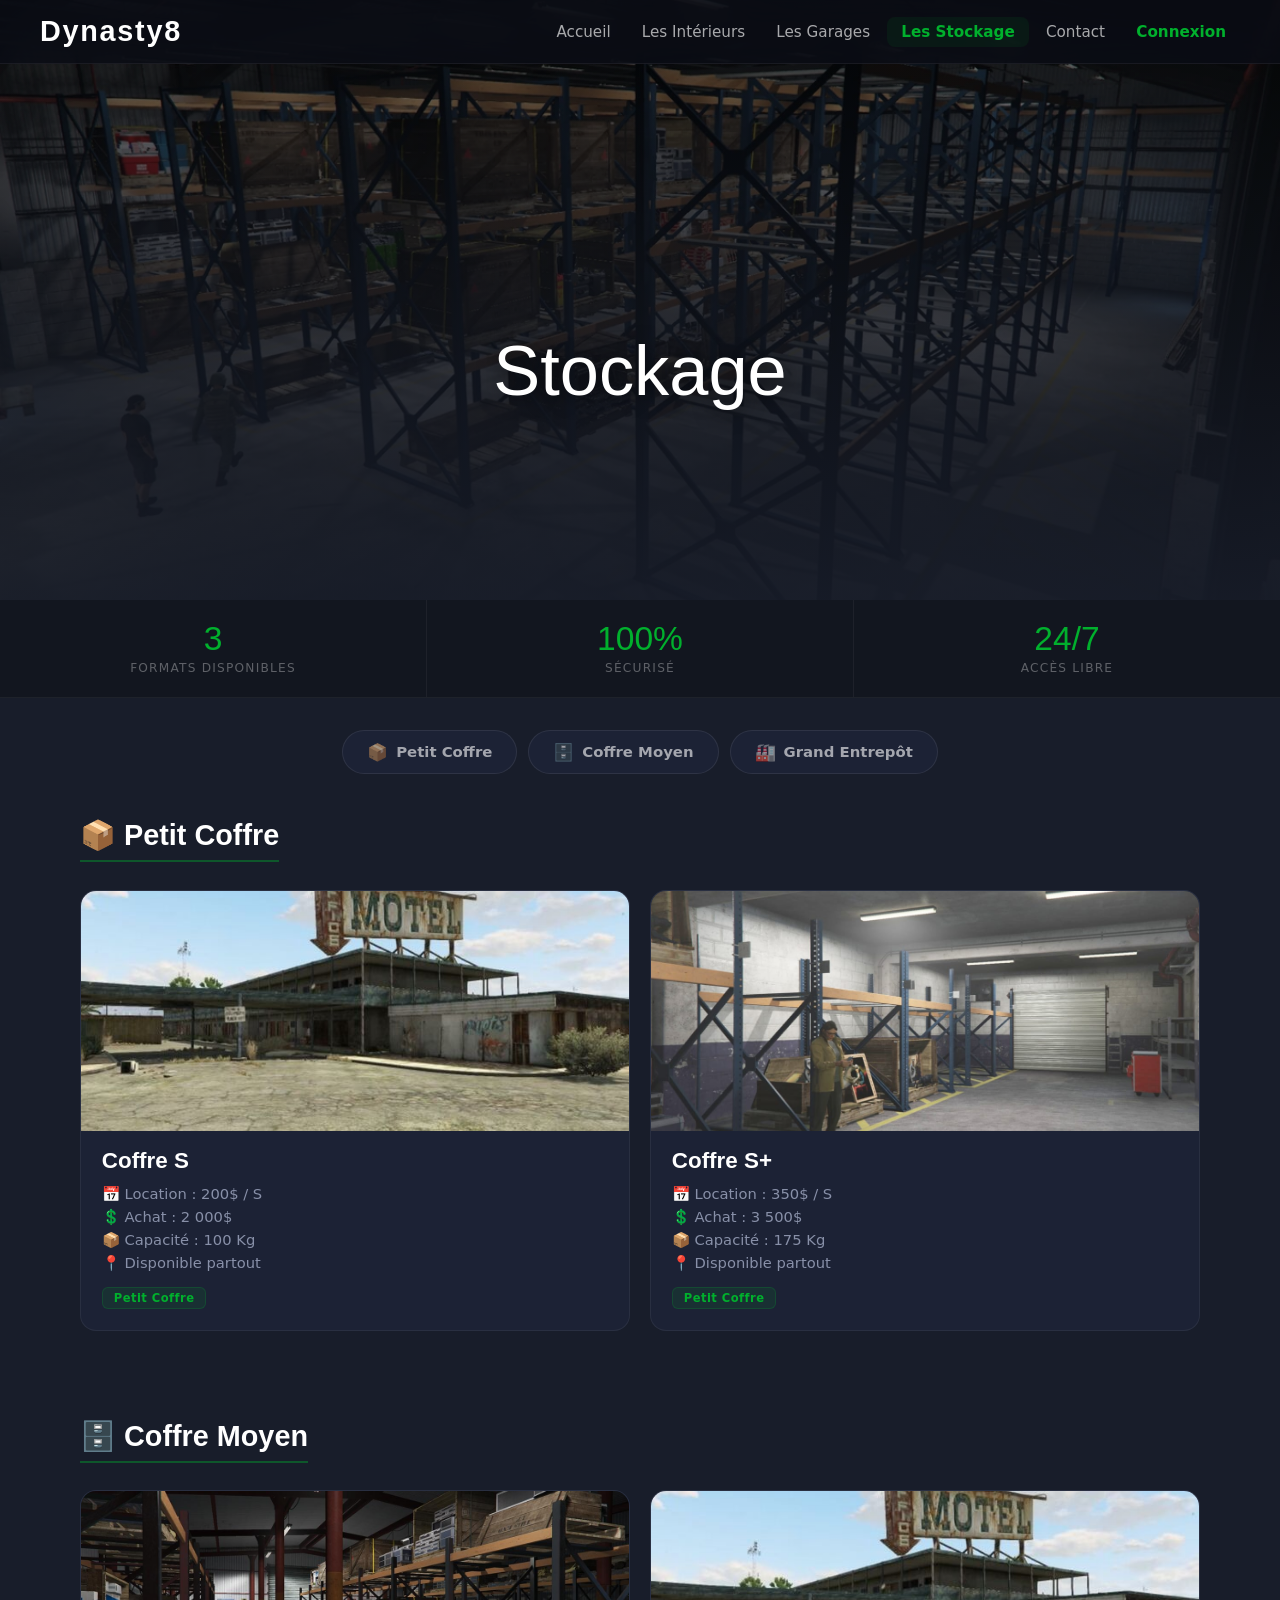
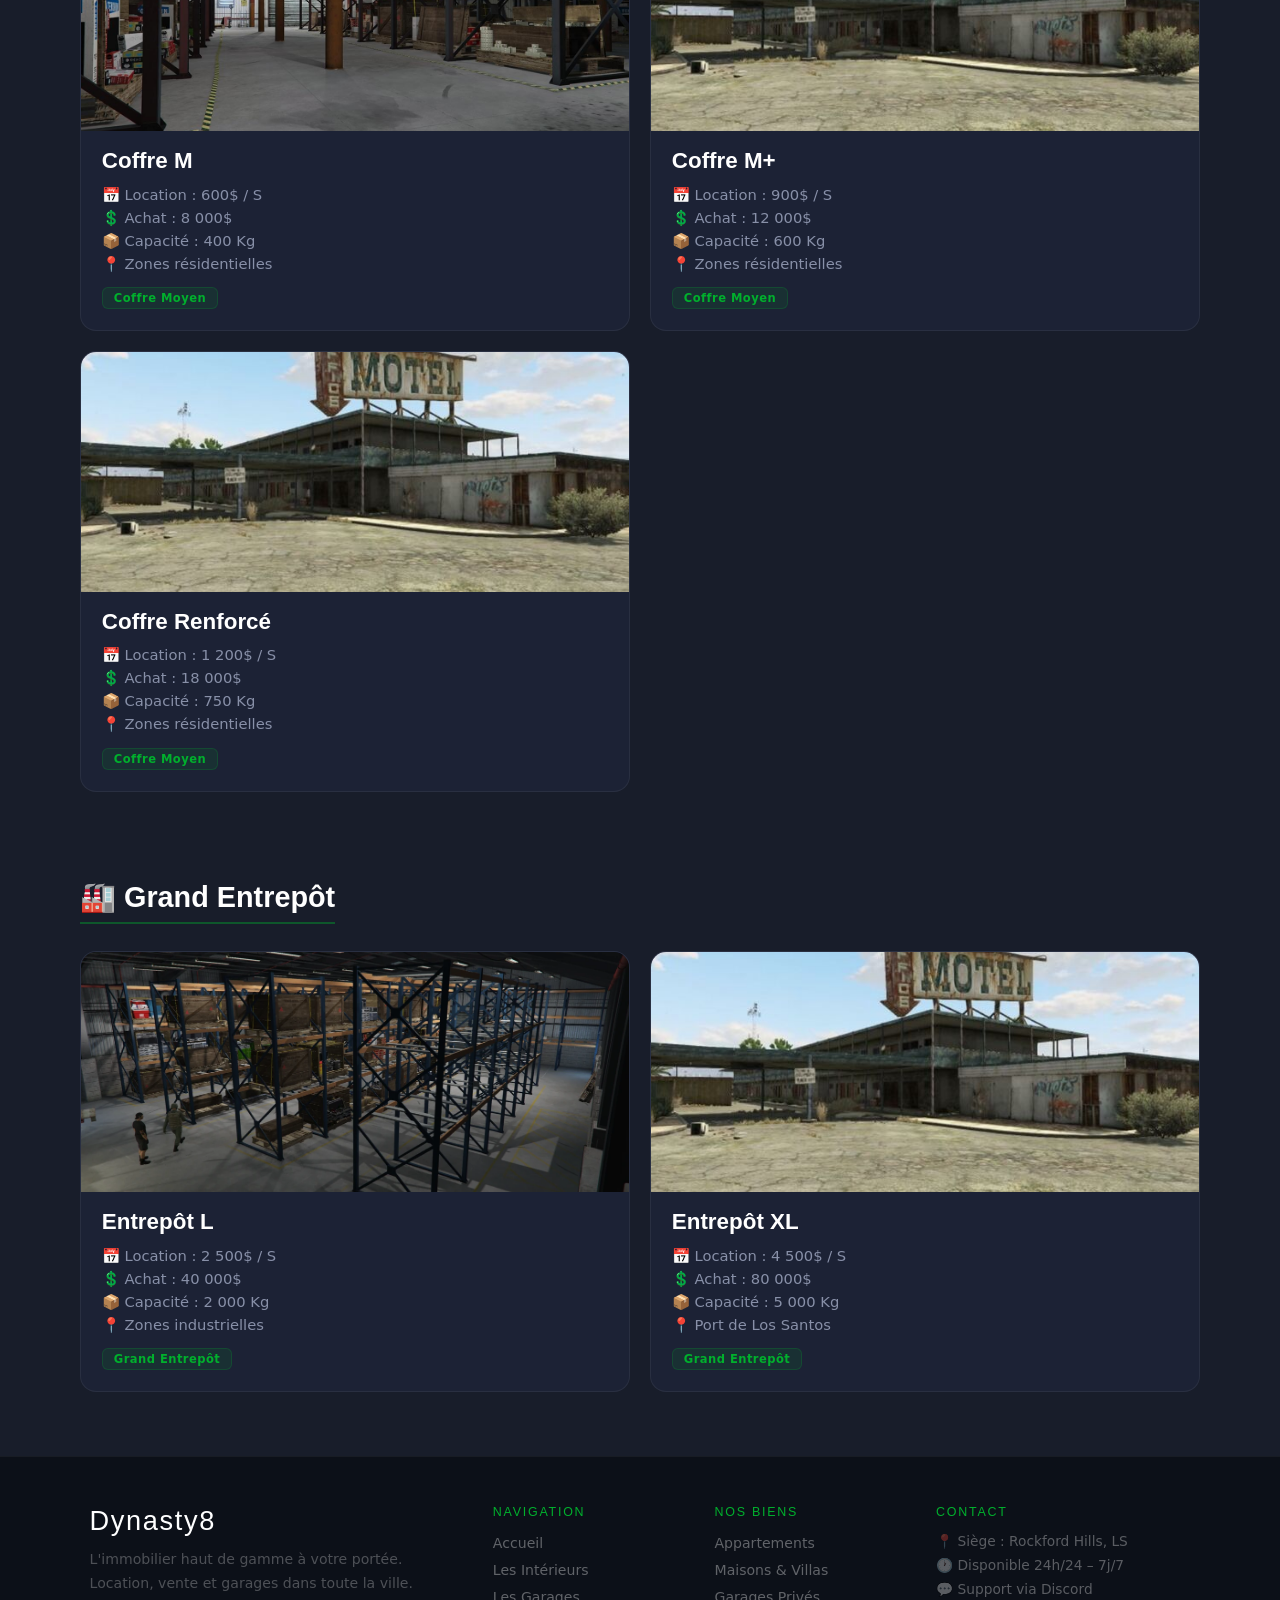
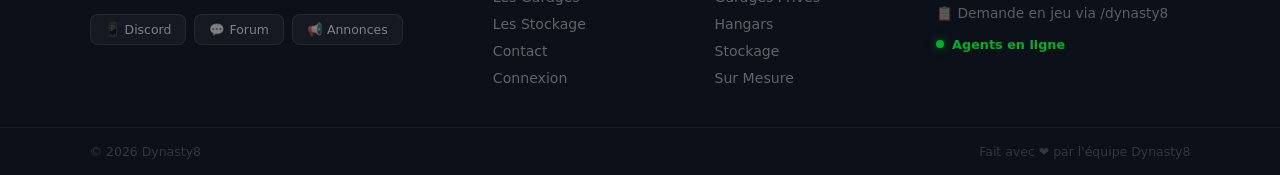
==== stockage.html @ 70f10d93 "Add files via upload" ====
<!DOCTYPE html>
<html lang="fr">
<head>
<meta charset="UTF-8">
<link rel="icon" type="image/png" href="img/dynasty8.png">
<meta name="viewport" content="width=device-width, initial-scale=1.0">
<title>Stockage – Dynasty8</title>
<link href="style.css" rel="stylesheet">
</head>
<body>

    <div class="navbar">
        <a href="index.html" class="logo">Dynasty8</a>
        <nav>
            <a href="index.html">Accueil</a>
            <a href="inside.html">Les Intérieurs</a>
            <a href="garage.html">Les Garages</a>
            <a href="stockage.html" class="nav-active">Les Stockage</a>
            <a href="contact.html">Contact</a>
            <a href="login.html" style="color:rgb(1,176,45);font-weight:700;">Connexion</a>
        </nav>
    </div>

    <div class="header">
        <img src="img/Warehouse.webp" alt="background">
        <p class="title3">Stockage</p>
    </div>

    <div class="stats-bar">
        <div class="stat-item">
            <span class="stat-number">3</span>
            <span class="stat-label">Formats disponibles</span>
        </div>
        <div class="stat-item">
            <span class="stat-number">100%</span>
            <span class="stat-label">Sécurisé</span>
        </div>
        <div class="stat-item">
            <span class="stat-number">24/7</span>
            <span class="stat-label">Accès libre</span>
        </div>
    </div>

    <!-- Boutons catégories -->
    <div class="category-nav">
        <a href="#petit" class="cat-btn" data-target="petit">
            <span class="cat-icon">📦</span> Petit Coffre
        </a>
        <a href="#moyen" class="cat-btn" data-target="moyen">
            <span class="cat-icon">🗄️</span> Coffre Moyen
        </a>
        <a href="#grand" class="cat-btn" data-target="grand">
            <span class="cat-icon">🏭</span> Grand Entrepôt
        </a>
    </div>

    <!-- Petit Coffre -->
    <span id="petit" class="section-anchor"></span>
    <div class="section-title-bar" style="margin-top:1.5rem;">
        <h2 class="section-heading">📦 Petit Coffre</h2>
    </div>
    <div class="cards-grid">

        <div class="property-card">
            <img src="img/motel.jpg" alt="Stockage">
            <div class="card-body">
                <p class="card-title">Coffre S</p>
                <div class="card-info">
                    <div class="info-row">📅 Location : 200$ / S</div>
                    <div class="info-row">💲 Achat : 2 000$</div>
                    <div class="info-row">📦 Capacité : 100 Kg</div>
                    <div class="info-row">📍 Disponible partout</div>
                </div>
                <span class="tag">Petit Coffre</span>
            </div>
        </div>

        <div class="property-card">
            <img src="img/WarehouseSmall.jpg" alt="Stockage">
            <div class="card-body">
                <p class="card-title">Coffre S+</p>
                <div class="card-info">
                    <div class="info-row">📅 Location : 350$ / S</div>
                    <div class="info-row">💲 Achat : 3 500$</div>
                    <div class="info-row">📦 Capacité : 175 Kg</div>
                    <div class="info-row">📍 Disponible partout</div>
                </div>
                <span class="tag">Petit Coffre</span>
            </div>
        </div>

    </div>

    <!-- Coffre Moyen -->
    <span id="moyen" class="section-anchor"></span>
    <div class="section-title-bar" style="margin-top:2rem;">
        <h2 class="section-heading">🗄️ Coffre Moyen</h2>
    </div>
    <div class="cards-grid">

        <div class="property-card">
            <img src="img/WarehouseMedium.jpg" alt="Stockage">
            <div class="card-body">
                <p class="card-title">Coffre M</p>
                <div class="card-info">
                    <div class="info-row">📅 Location : 600$ / S</div>
                    <div class="info-row">💲 Achat : 8 000$</div>
                    <div class="info-row">📦 Capacité : 400 Kg</div>
                    <div class="info-row">📍 Zones résidentielles</div>
                </div>
                <span class="tag">Coffre Moyen</span>
            </div>
        </div>

        <div class="property-card">
            <img src="img/motel.jpg" alt="Stockage">
            <div class="card-body">
                <p class="card-title">Coffre M+</p>
                <div class="card-info">
                    <div class="info-row">📅 Location : 900$ / S</div>
                    <div class="info-row">💲 Achat : 12 000$</div>
                    <div class="info-row">📦 Capacité : 600 Kg</div>
                    <div class="info-row">📍 Zones résidentielles</div>
                </div>
                <span class="tag">Coffre Moyen</span>
            </div>
        </div>

        <div class="property-card">
            <img src="img/motel.jpg" alt="Stockage">
            <div class="card-body">
                <p class="card-title">Coffre Renforcé</p>
                <div class="card-info">
                    <div class="info-row">📅 Location : 1 200$ / S</div>
                    <div class="info-row">💲 Achat : 18 000$</div>
                    <div class="info-row">📦 Capacité : 750 Kg</div>
                    <div class="info-row">📍 Zones résidentielles</div>
                </div>
                <span class="tag">Coffre Moyen</span>
            </div>
        </div>

    </div>

    <!-- Grand Entrepôt -->
    <span id="grand" class="section-anchor"></span>
    <div class="section-title-bar" style="margin-top:2rem;">
        <h2 class="section-heading">🏭 Grand Entrepôt</h2>
    </div>
    <div class="cards-grid" style="padding-bottom:4rem;">

        <div class="property-card">
            <img src="img/Warehouse.webp" alt="Entrepôt">
            <div class="card-body">
                <p class="card-title">Entrepôt L</p>
                <div class="card-info">
                    <div class="info-row">📅 Location : 2 500$ / S</div>
                    <div class="info-row">💲 Achat : 40 000$</div>
                    <div class="info-row">📦 Capacité : 2 000 Kg</div>
                    <div class="info-row">📍 Zones industrielles</div>
                </div>
                <span class="tag">Grand Entrepôt</span>
            </div>
        </div>

        <div class="property-card">
            <img src="img/motel.jpg" alt="Entrepôt">
            <div class="card-body">
                <p class="card-title">Entrepôt XL</p>
                <div class="card-info">
                    <div class="info-row">📅 Location : 4 500$ / S</div>
                    <div class="info-row">💲 Achat : 80 000$</div>
                    <div class="info-row">📦 Capacité : 5 000 Kg</div>
                    <div class="info-row">📍 Port de Los Santos</div>
                </div>
                <span class="tag">Grand Entrepôt</span>
            </div>
        </div>

    </div>

    <!-- ══ FOOTER ══ -->
    <footer class="footer">
        <div class="footer-top">

            <!-- Logo + description -->
            <div class="footer-brand">
                <span class="footer-logo">Dynasty8</span>
                <p class="footer-tagline">L'immobilier haut de gamme à votre portée. Location, vente et garages dans toute la ville.</p>
                <div class="footer-socials">
                    <a href="https://discord.gg/4xg9uyD8fG" class="social-btn" target="_blank">📱 Discord</a>
                    <a href="#" class="social-btn">💬 Forum</a>
                    <a href="#" class="social-btn">📢 Annonces</a>
                </div>
            </div>

            <!-- Navigation -->
            <div class="footer-col">
                <p class="footer-col-title">Navigation</p>
                <ul class="footer-links">
                    <li><a href="index.html">Accueil</a></li>
                    <li><a href="inside.html">Les Intérieurs</a></li>
                    <li><a href="garage.html">Les Garages</a></li>
                    <li><a href="stockage.html">Les Stockage</a></li>
                    <li><a href="contact.html">Contact</a></li>
                    <li><a href="login.html">Connexion</a></li>
                </ul>
            </div>

            <!-- Catégories -->
            <div class="footer-col">
                <p class="footer-col-title">Nos Biens</p>
                <ul class="footer-links">
                    <li><a href="housseChoice.html">Appartements</a></li>
                    <li><a href="housseChoice.html">Maisons & Villas</a></li>
                    <li><a href="garageCar.html">Garages Privés</a></li>
                    <li><a href="garageCar2.html">Hangars</a></li>
                    <li><a href="stockage.html">Stockage</a></li>
                    <li><a href="custom.html">Sur Mesure</a></li>
                </ul>
            </div>

            <!-- Contact -->
            <div class="footer-col">
                <p class="footer-col-title">Contact</p>
                <ul class="footer-links no-link">
                    <li>📍 Siège : Rockford Hills, LS</li>
                    <li>🕐 Disponible 24h/24 – 7j/7</li>
                    <li>💬 Support via Discord</li>
                    <li>📋 Demande en jeu via /dynasty8</li>
                </ul>
                <div class="footer-status">
                    <span class="status-dot"></span>
                    <span class="status-text">Agents en ligne</span>
                </div>
            </div>

        </div>

        <!-- Bottom bar -->
        <div class="footer-bottom">
            <span class="footer-copy">© 2026 Dynasty8</span>
            <span class="footer-copy-right">Fait avec ❤️ par l'équipe Dynasty8</span>
        </div>
    </footer>

    <script>
        const btns = document.querySelectorAll('.cat-btn');
        const sections = ['petit','moyen','grand'];
        btns.forEach(b => b.addEventListener('click', function(){ btns.forEach(x=>x.classList.remove('active')); this.classList.add('active'); }));
        window.addEventListener('scroll', () => {
            let cur = '';
            sections.forEach(id => { const el=document.getElementById(id); if(el && window.scrollY>=el.offsetTop-120) cur=id; });
            btns.forEach(b => { b.classList.remove('active'); if(b.dataset.target===cur) b.classList.add('active'); });
        });
    </script>

</body>
</html>
---- style.css ----
/* ══════════════════════════════════════════
   DYNASTY8 — Global Stylesheet
   ══════════════════════════════════════════ */

*, *::before, *::after { box-sizing: border-box; }

body {
    margin: 0;
    background-color: #181d2a;
    font-family: 'Segoe UI', system-ui, sans-serif;
    color: #d0d6e8;
}

::-webkit-scrollbar { width: 6px; }
::-webkit-scrollbar-track { background: #13171f; }
::-webkit-scrollbar-thumb { background: rgba(1,176,45,0.4); border-radius: 99px; }
::-webkit-scrollbar-thumb:hover { background: rgb(1,176,45); }


/* ══ NAVBAR ══ */
.navbar {
    position: fixed;
    top: 0; left: 0;
    width: 100%;
    z-index: 1000;
    background: rgba(10,13,22,0.8);
    backdrop-filter: blur(16px);
    -webkit-backdrop-filter: blur(16px);
    display: flex;
    align-items: center;
    justify-content: space-between;
    padding: 0 2.5rem;
    height: 64px;
    border-bottom: 1px solid rgba(255,255,255,0.06);
}

.navbar .logo {
    color: #fff;
    font-size: 1.8rem;
    font-weight: 700;
    font-family: bloc, sans-serif;
    letter-spacing: 0.06em;
    text-decoration: none;
    transition: color 0.2s;
}
.navbar .logo:hover { color: rgb(1,176,45); }

.navbar nav { display: flex; align-items: center; gap: 0.2rem; }

.navbar nav a {
    color: rgba(255,255,255,0.65);
    text-decoration: none;
    padding: 6px 14px;
    border-radius: 8px;
    font-size: 0.95rem;
    font-weight: 500;
    transition: color 0.2s, background 0.2s;
}
.navbar nav a:hover { color: #fff; background: rgba(255,255,255,0.07); }
.navbar nav a.nav-active { color: rgb(1,176,45); font-weight: 700; background: rgba(1,176,45,0.08); }


/* ══ HEADER HERO ══ */
.header {
    position: relative;
    width: 100%;
    height: 600px;
    overflow: hidden;
}
.header img {
    width: 100%; height: 100%;
    object-fit: cover;
    filter: brightness(0.5);
}
.header::after {
    content: '';
    position: absolute; inset: 0;
    background: linear-gradient(to bottom, rgba(0,0,0,0.05) 0%, rgba(24,29,42,0.9) 100%);
    pointer-events: none;
}

.title1 {
    position: absolute; top: 42%; left: 50%;
    transform: translate(-50%, -50%);
    color: rgba(255,255,255,0.92);
    font-size: clamp(22px,5vw,68px);
    font-family: bloc, sans-serif;
    z-index: 1; white-space: nowrap;
    text-shadow: 0 2px 20px rgba(0,0,0,0.6);
}
.title2 {
    position: absolute; top: 56%; left: 50%;
    transform: translate(-50%,-50%);
    color: rgb(1,176,45);
    font-size: clamp(22px,5vw,68px);
    font-family: bloc, sans-serif;
    z-index: 1; white-space: nowrap;
    text-shadow: 0 2px 30px rgba(1,176,45,0.5);
}
.title3 {
    position: absolute; top: 50%; left: 50%;
    transform: translate(-50%,-50%);
    color: #fff;
    font-size: clamp(22px,5.5vw,88px);
    font-family: bloc, sans-serif;
    z-index: 1; white-space: nowrap;
    text-shadow: 0 2px 20px rgba(0,0,0,0.6);
}


/* ══ STATS BAR ══ */
.stats-bar {
    display: flex;
    justify-content: center;
    background: #12161f;
    border-bottom: 1px solid rgba(255,255,255,0.05);
    flex-wrap: wrap;
}
.stat-item {
    display: flex; flex-direction: column; align-items: center;
    padding: 22px 44px;
    border-right: 1px solid rgba(255,255,255,0.05);
    flex: 1; min-width: 130px;
}
.stat-item:last-child { border-right: none; }
.stat-number { font-family: bloc, sans-serif; font-size: 2.1rem; color: rgb(1,176,45); line-height: 1; margin-bottom: 5px; }
.stat-label { font-size: 0.76rem; color: rgba(255,255,255,0.32); text-transform: uppercase; letter-spacing: 0.1em; text-align: center; }


/* ══ OFFER GRID ══ */
.offer-grid {
    display: grid;
    grid-template-columns: repeat(auto-fit, minmax(220px, 1fr));
    gap: 18px;
    padding: 2.5rem clamp(1rem,7vw,5rem);
}
.offer-tile {
    background: #1c2235;
    border-radius: 18px;
    padding: 28px 24px;
    display: flex; flex-direction: column; gap: 12px;
    border: 1px solid rgba(255,255,255,0.06);
    transition: transform 0.28s, box-shadow 0.28s, border-color 0.28s;
    cursor: pointer;
}
.offer-tile:hover {
    transform: translateY(-7px);
    box-shadow: 0 16px 40px rgba(0,0,0,0.45);
    border-color: rgba(1,176,45,0.18);
}
.offer-icon { font-size: 2.1rem; }
.offer-heading { font-size: 1.35rem; font-weight: 700; color: #fff; margin: 0; }
.offer-description { font-size: 0.93rem; color: #6e7590; margin: 0; line-height: 1.6; }
.offer-features { display: flex; flex-direction: column; gap: 8px; }
.offer-feature { display: flex; align-items: center; gap: 9px; font-size: 0.88rem; color: rgba(255,255,255,0.7); }
.offer-bullet { width: 7px; height: 7px; border-radius: 50%; background: rgb(1,176,45); flex-shrink: 0; }
.offer-btn {
    margin-top: auto; padding: 12px;
    background: rgb(1,176,45); color: #fff;
    border: none; border-radius: 10px;
    font-size: 0.95rem; font-weight: 700;
    cursor: pointer; text-align: center; text-decoration: none; display: block;
    transition: background 0.2s, transform 0.15s;
}
.offer-btn:hover { background: rgb(1,150,38); transform: translateY(-1px); }


/* ══ PROPERTY CARDS ══ */
.cards-grid {
    display: grid;
    grid-template-columns: repeat(auto-fit, minmax(min(100%,440px),1fr));
    gap: 20px;
    padding: 1.5rem clamp(1rem,7vw,5rem) 3rem;
}
.property-card {
    background: #1c2235;
    border-radius: 16px; overflow: hidden;
    border: 1px solid rgba(255,255,255,0.06);
    transition: transform 0.25s, box-shadow 0.25s, border-color 0.25s;
    cursor: pointer;
}
.property-card:hover {
    transform: translateY(-6px) scale(1.01);
    box-shadow: 0 18px 50px rgba(0,0,0,0.5);
    border-color: rgba(1,176,45,0.2);
}
.property-card img { width: 100%; height: 240px; object-fit: cover; display: block; transition: filter 0.3s; }
.property-card:hover img { filter: brightness(1.08); }
.card-body { padding: 1.1rem 1.3rem 1.3rem; }
.card-title { font-size: 1.4rem; font-family: bloc, sans-serif; font-weight: 700; color: #fff; margin: 0 0 0.7rem; }
.card-info { display: flex; flex-direction: column; gap: 5px; margin-bottom: 0.9rem; }
.info-row { display: flex; align-items: center; gap: 8px; font-size: 0.92rem; color: #8890a8; }
.tag {
    display: inline-block;
    background: rgba(1,176,45,0.1); color: rgb(1,176,45);
    font-size: 0.72rem; font-weight: 700; padding: 3px 11px; border-radius: 6px;
    border: 1px solid rgba(1,176,45,0.2); letter-spacing: 0.04em;
}


/* ══ SECTION TITLE ══ */
.section-title-bar { padding: 0.5rem clamp(1rem,7vw,5rem) 0; }
.section-heading {
    color: #fff; font-family: bloc, sans-serif;
    font-size: clamp(1.25rem,2.5vw,1.8rem);
    margin: 0 0 0.2rem; padding-bottom: 0.5rem;
    border-bottom: 2px solid rgba(1,176,45,0.4);
    display: inline-block;
}


/* ══ CATEGORY NAV ══ */
.category-nav {
    display: flex; gap: 11px; justify-content: center; flex-wrap: wrap;
    padding: 2rem 1rem 0.8rem;
}
.cat-btn {
    display: flex; align-items: center; gap: 8px;
    padding: 11px 24px;
    background: #1c2235; color: rgba(255,255,255,0.6);
    border: 1px solid rgba(255,255,255,0.08); border-radius: 50px;
    font-size: 0.93rem; font-weight: 600; cursor: pointer; text-decoration: none;
    transition: all 0.2s;
}
.cat-btn:hover { background: #232b42; color: #fff; border-color: rgba(255,255,255,0.18); transform: translateY(-2px); }
.cat-btn.active { background: rgb(1,176,45); color: #fff; border-color: rgb(1,176,45); box-shadow: 0 4px 16px rgba(1,176,45,0.3); }
.cat-icon { font-size: 1.05rem; }
.section-anchor { display: block; height: 80px; margin-top: -80px; visibility: hidden; pointer-events: none; }


/* ══ FORM ══ */
.garage-form-section { padding: 2.5rem clamp(1rem,7vw,5rem) 0; }
.garage-form-card { background: #1c2235; border-radius: 18px; border: 1px solid rgba(255,255,255,0.07); overflow: hidden; }
.form-header { background: linear-gradient(135deg,#1a2540,#1e2d20); border-bottom: 1px solid rgba(255,255,255,0.07); padding: 20px 28px; display: flex; align-items: center; gap: 13px; flex-wrap: wrap; }
.form-icon { font-size: 1.8rem; }
.form-title { font-family: bloc, sans-serif; font-size: 1.4rem; color: #fff; margin: 0; }
.form-subtitle { color: rgba(255,255,255,0.38); font-size: 0.88rem; margin: 0; width: 100%; margin-top: -5px; }
.garage-form { padding: 24px 28px 28px; display: flex; flex-direction: column; }
.form-row { display: grid; grid-template-columns: 1fr 1fr; gap: 16px; margin-bottom: 16px; }
@media (max-width: 600px) { .form-row { grid-template-columns: 1fr; } }
.form-group { display: flex; flex-direction: column; gap: 6px; }
.form-label { color: rgba(255,255,255,0.45); font-size: 0.75rem; font-weight: 700; letter-spacing: 0.08em; text-transform: uppercase; }
.form-input { background: rgba(255,255,255,0.04); border: 1px solid rgba(255,255,255,0.08); border-radius: 10px; padding: 10px 14px; color: #fff; font-size: 0.95rem; outline: none; transition: border-color 0.2s, background 0.2s; font-family: inherit; }
.form-input:focus { border-color: rgb(1,176,45); background: rgba(1,176,45,0.04); }
.form-input::placeholder { color: rgba(255,255,255,0.18); }
.form-input option { background: #1c2235; color: #fff; }
.form-textarea { min-height: 90px; resize: vertical; margin-bottom: 16px; }
.form-submit-btn { align-self: flex-start; padding: 11px 26px; background: rgb(1,176,45); color: #fff; border: none; border-radius: 10px; font-size: 0.95rem; font-weight: 700; cursor: pointer; transition: background 0.2s, transform 0.15s; font-family: inherit; }
.form-submit-btn:hover { background: rgb(1,145,37); transform: translateY(-1px); }


/* ══ HOME SECTIONS ══ */
.home-section { padding: 5rem clamp(1rem,7vw,7rem); }
.home-section-title { font-family: bloc, sans-serif; font-size: clamp(1.4rem,2.8vw,2.1rem); color: #fff; margin: 0 0 0.3rem; }
.home-section-sub { color: rgba(255,255,255,0.28); font-size: 0.95rem; margin: 0 0 2rem; }

.services-grid { display: grid; grid-template-columns: repeat(auto-fit, minmax(200px,1fr)); gap: 15px; }
.service-card { background: #1c2235; border: 1px solid rgba(255,255,255,0.06); border-radius: 16px; padding: 24px 20px; transition: transform 0.2s, box-shadow 0.2s, border-color 0.2s; cursor: default; }
.service-card:hover { transform: translateY(-5px); box-shadow: 0 10px 28px rgba(0,0,0,0.38); border-color: rgba(1,176,45,0.14); }
.service-emoji { font-size: 1.8rem; margin-bottom: 12px; display: block; }
.service-title { font-size: 1.05rem; font-weight: 700; color: #fff; margin: 0 0 6px; }
.service-desc { font-size: 0.85rem; color: rgba(255,255,255,0.37); line-height: 1.6; margin: 0; }

.whyus-grid { display: grid; grid-template-columns: 1fr 1fr; gap: 34px; align-items: center; }
@media (max-width: 700px) { .whyus-grid { grid-template-columns: 1fr; } }
.whyus-text h2 { font-family: bloc, sans-serif; font-size: clamp(1.3rem,2.5vw,1.8rem); color: #fff; margin: 0 0 1rem; }
.whyus-text p { color: rgba(255,255,255,0.37); line-height: 1.8; font-size: 0.95rem; margin: 0 0 1.4rem; }
.whyus-list { display: flex; flex-direction: column; gap: 10px; }
.whyus-item { display: flex; align-items: center; gap: 10px; color: rgba(255,255,255,0.7); font-size: 0.93rem; }
.whyus-dot { width: 8px; height: 8px; border-radius: 50%; background: rgb(1,176,45); flex-shrink: 0; }
.whyus-image-block { background: linear-gradient(135deg,#1a2540,#0d1a10); border-radius: 20px; border: 1px solid rgba(1,176,45,0.1); padding: 32px; display: flex; flex-direction: column; gap: 13px; }
.whyus-badge { display: flex; align-items: center; gap: 12px; background: rgba(255,255,255,0.03); border-radius: 12px; padding: 13px 16px; border: 1px solid rgba(255,255,255,0.05); transition: background 0.2s, border-color 0.2s; }
.whyus-badge:hover { background: rgba(1,176,45,0.05); border-color: rgba(1,176,45,0.12); }
.whyus-badge-icon { font-size: 1.4rem; }
.whyus-badge-text strong { display: block; color: #fff; font-size: 0.9rem; margin-bottom: 2px; }
.whyus-badge-text span { color: rgba(255,255,255,0.28); font-size: 0.78rem; }

.recent-list { display: flex; flex-direction: column; gap: 11px; }
.recent-item { display: flex; align-items: center; gap: 16px; background: #1c2235; border: 1px solid rgba(255,255,255,0.06); border-radius: 14px; padding: 14px 18px; transition: background 0.2s, border-color 0.2s, transform 0.2s; cursor: pointer; }
.recent-item:hover { background: #1f2840; border-color: rgba(1,176,45,0.15); transform: translateX(4px); }
.recent-thumb { width: 48px; height: 48px; border-radius: 10px; background: linear-gradient(135deg,#1a2540,#0d2010); display: flex; align-items: center; justify-content: center; font-size: 1.4rem; flex-shrink: 0; }
.recent-info { flex: 1; }
.recent-name { color: #fff; font-weight: 700; font-size: 0.95rem; margin-bottom: 3px; }
.recent-meta { color: rgba(255,255,255,0.28); font-size: 0.78rem; }
.recent-price { color: rgb(1,176,45); font-family: bloc, sans-serif; font-size: 0.97rem; white-space: nowrap; }

.cta-banner { margin: 0 clamp(1rem,7vw,7rem) 5rem; background: linear-gradient(135deg,#0d2010,#1a2540); border: 1px solid rgba(1,176,45,0.16); border-radius: 20px; padding: 44px 40px; display: flex; align-items: center; justify-content: space-between; gap: 24px; flex-wrap: wrap; box-shadow: 0 8px 40px rgba(0,0,0,0.28); }
.cta-text h2 { font-family: bloc, sans-serif; font-size: clamp(1.2rem,2.8vw,1.75rem); color: #fff; margin: 0 0 7px; }
.cta-text p { color: rgba(255,255,255,0.32); font-size: 0.93rem; margin: 0; }
.cta-actions { display: flex; gap: 11px; flex-wrap: wrap; }
.cta-btn-primary { padding: 12px 26px; background: rgb(1,176,45); color: #fff; border-radius: 10px; font-size: 0.95rem; font-weight: 700; text-decoration: none; transition: background 0.2s, transform 0.15s; }
.cta-btn-primary:hover { background: rgb(1,145,37); transform: translateY(-1px); }
.cta-btn-secondary { padding: 12px 26px; background: rgba(255,255,255,0.04); color: rgba(255,255,255,0.65); border-radius: 10px; font-size: 0.95rem; font-weight: 600; text-decoration: none; border: 1px solid rgba(255,255,255,0.08); transition: background 0.2s, transform 0.15s; }
.cta-btn-secondary:hover { background: rgba(255,255,255,0.08); transform: translateY(-1px); }

.section-divider { height: 1px; background: rgba(255,255,255,0.05); margin: 0 clamp(1rem,7vw,7rem); }


/* ══ FOOTER ══ */
.footer { background: #0c1018; border-top: 1px solid rgba(255,255,255,0.05); }
.footer-top { display: grid; grid-template-columns: 2fr 1fr 1fr 1.4fr; gap: 40px; padding: 48px clamp(1rem,7vw,7rem) 40px; }
@media (max-width: 900px) { .footer-top { grid-template-columns: 1fr 1fr; } }
@media (max-width: 540px) { .footer-top { grid-template-columns: 1fr; } }
.footer-logo { font-family: bloc, sans-serif; font-size: 1.7rem; color: #fff; letter-spacing: 0.06em; display: block; margin-bottom: 11px; }
.footer-tagline { color: rgba(255,255,255,0.27); font-size: 0.88rem; line-height: 1.7; margin: 0 0 18px; }
.footer-socials { display: flex; gap: 8px; flex-wrap: wrap; }
.social-btn { padding: 7px 14px; background: rgba(255,255,255,0.04); border: 1px solid rgba(255,255,255,0.07); border-radius: 8px; color: rgba(255,255,255,0.45); font-size: 0.78rem; text-decoration: none; transition: background 0.2s, color 0.2s, border-color 0.2s; }
.social-btn:hover { background: rgba(1,176,45,0.1); color: rgb(1,176,45); border-color: rgba(1,176,45,0.22); }
.footer-col-title { font-family: bloc, sans-serif; font-size: 0.78rem; color: rgb(1,176,45); text-transform: uppercase; letter-spacing: 0.14em; margin: 0 0 14px; }
.footer-links { list-style: none; padding: 0; margin: 0; display: flex; flex-direction: column; gap: 8px; }
.footer-links li a { color: rgba(255,255,255,0.35); text-decoration: none; font-size: 0.88rem; transition: color 0.2s; }
.footer-links li a:hover { color: #fff; }
.footer-links.no-link li { color: rgba(255,255,255,0.32); font-size: 0.86rem; }
.footer-status { display: flex; align-items: center; gap: 8px; margin-top: 16px; }
.status-dot { width: 8px; height: 8px; border-radius: 50%; background: rgb(1,176,45); box-shadow: 0 0 8px rgba(1,176,45,0.6); animation: pulse 2s infinite; }
@keyframes pulse { 0%,100% { opacity:1; box-shadow:0 0 8px rgba(1,176,45,0.6); } 50% { opacity:0.45; box-shadow:0 0 3px rgba(1,176,45,0.25); } }
.status-text { color: rgb(1,176,45); font-size: 0.8rem; font-weight: 600; }
.footer-bottom { border-top: 1px solid rgba(255,255,255,0.05); padding: 16px clamp(1rem,7vw,7rem); display: flex; justify-content: space-between; align-items: center; flex-wrap: wrap; gap: 7px; }
.footer-copy, .footer-copy-right { color: rgba(255,255,255,0.16); font-size: 0.78rem; }


/* ══ CONTACT PAGE ══ */
.team-grid {
    display: grid;
    grid-template-columns: repeat(auto-fill, minmax(195px,1fr));
    gap: 20px;
}
.team-card {
    background: #1c2235;
    border: 1px solid rgba(255,255,255,0.07);
    border-radius: 18px; overflow: hidden; text-align: center;
    transition: transform 0.25s, box-shadow 0.25s, border-color 0.25s;
    cursor: default;
}
.team-card:hover { transform: translateY(-7px); box-shadow: 0 18px 42px rgba(0,0,0,0.42); border-color: rgba(1,176,45,0.22); }
.team-card img { width: 100%; height: 200px; object-fit: cover; display: block; transition: filter 0.3s; }
.team-card:hover img { filter: brightness(1.06); }
.team-card-body { padding: 15px 16px 18px; }
.team-name { font-family: bloc, sans-serif; font-size: 1.05rem; color: #fff; margin: 0 0 6px; }
.team-role { display: inline-block; background: rgba(1,176,45,0.1); color: rgb(1,176,45); font-size: 0.7rem; font-weight: 700; letter-spacing: 0.08em; text-transform: uppercase; padding: 3px 10px; border-radius: 5px; border: 1px solid rgba(1,176,45,0.2); margin-bottom: 9px; }
.team-desc { font-size: 0.82rem; color: rgba(255,255,255,0.37); line-height: 1.55; margin: 0; }

.contact-grid { display: grid; grid-template-columns: 1fr 1fr; gap: 18px; }
@media (max-width: 650px) { .contact-grid { grid-template-columns: 1fr; } }
.contact-info-card { background: #1c2235; border: 1px solid rgba(255,255,255,0.07); border-radius: 16px; padding: 24px 22px; display: flex; align-items: flex-start; gap: 15px; transition: border-color 0.2s; }
.contact-info-card:hover { border-color: rgba(1,176,45,0.2); }
.contact-info-icon { font-size: 1.7rem; flex-shrink: 0; margin-top: 2px; }
.contact-info-title { color: #fff; font-weight: 700; font-size: 0.97rem; margin-bottom: 4px; }
.contact-info-detail { color: rgba(255,255,255,0.37); font-size: 0.88rem; line-height: 1.6; }
.contact-info-detail a { color: rgb(1,176,45); text-decoration: none; }
.contact-info-detail a:hover { text-decoration: underline; }

/* login */

.login-wrapper {
    min-height: 100vh;
    display: flex;
    align-items: center;
    justify-content: center;
    position: relative;
    overflow: hidden;
}

.login-bg {
    position: absolute;
    inset: 0;
    width: 100%;
    height: 100%;
    object-fit: cover;
    z-index: 0;
    filter: brightness(0.35);
}

.login-overlay {
    position: absolute;
    inset: 0;
    background: linear-gradient(135deg, rgba(0,0,0,0.6) 0%, rgba(1,50,20,0.3) 100%);
    z-index: 1;
}

.login-card {
    position: relative;
    z-index: 2;
    background: rgba(20, 25, 38, 0.92);
    backdrop-filter: blur(18px);
    -webkit-backdrop-filter: blur(18px);
    border: 1px solid rgba(255,255,255,0.1);
    border-radius: 24px;
    padding: 52px 48px;
    width: 100%;
    max-width: 440px;
    box-shadow: 0 32px 80px rgba(0,0,0,0.6);
    box-sizing: border-box;
    animation: fadeInUp 0.5s ease both;
}

.login-logo {
    font-family: bloc, sans-serif;
    font-size: 2.4rem;
    color: #fff;
    text-align: center;
    margin-bottom: 4px;
    letter-spacing: 0.05em;
}

.login-logo span {
    color: rgb(1, 176, 45);
}

.login-tagline {
    text-align: center;
    color: rgba(255,255,255,0.45);
    font-size: 0.95rem;
    margin-bottom: 36px;
    letter-spacing: 0.02em;
}

.login-field {
    margin-bottom: 20px;
}

.login-label {
    display: block;
    color: rgba(255,255,255,0.6);
    font-size: 0.85rem;
    font-weight: 600;
    letter-spacing: 0.08em;
    text-transform: uppercase;
    margin-bottom: 8px;
}

.login-input {
    width: 100%;
    background: rgba(255,255,255,0.06);
    border: 1px solid rgba(255,255,255,0.12);
    border-radius: 12px;
    padding: 14px 18px;
    color: #fff;
    font-size: 1rem;
    outline: none;
    box-sizing: border-box;
    transition: border-color 0.2s, background 0.2s;
}

.login-input:focus {
    border-color: rgb(1, 176, 45);
    background: rgba(1, 176, 45, 0.06);
}

.login-input.input-error {
    border-color: rgb(220, 60, 60);
    background: rgba(220, 60, 60, 0.06);
    animation: shake 0.35s ease;
}

.login-input::placeholder {
    color: rgba(255,255,255,0.25);
}

.login-options {
    display: flex;
    align-items: center;
    justify-content: space-between;
    margin-bottom: 28px;
    margin-top: 4px;
}

.login-remember {
    display: flex;
    align-items: center;
    gap: 8px;
    color: rgba(255,255,255,0.5);
    font-size: 0.88rem;
    cursor: pointer;
}

.login-remember input[type="checkbox"] {
    accent-color: rgb(1, 176, 45);
    width: 15px;
    height: 15px;
    cursor: pointer;
}

.login-forgot {
    color: rgb(1, 176, 45);
    font-size: 0.88rem;
    text-decoration: none;
    transition: opacity 0.2s;
}

.login-forgot:hover {
    opacity: 0.75;
}

.login-btn {
    width: 100%;
    padding: 15px;
    background: rgb(1, 176, 45);
    color: #fff;
    border: none;
    border-radius: 12px;
    font-size: 1.05rem;
    font-weight: 700;
    cursor: pointer;
    letter-spacing: 0.04em;
    transition: background 0.2s, transform 0.15s;
    font-family: bloc, sans-serif;
}

.login-btn:hover {
    background: rgb(1, 150, 38);
    transform: translateY(-1px);
}

.login-btn:active {
    transform: translateY(0);
}

.login-error {
    display: none;
    text-align: center;
    padding: 12px 16px;
    background: rgba(220, 60, 60, 0.12);
    border: 1px solid rgba(220, 60, 60, 0.3);
    border-radius: 10px;
    color: rgb(255, 100, 100);
    font-size: 0.9rem;
    font-weight: 500;
    margin-top: 14px;
}

.login-success {
    display: none;
    text-align: center;
    padding: 18px;
    background: rgba(1, 176, 45, 0.12);
    border: 1px solid rgba(1, 176, 45, 0.3);
    border-radius: 12px;
    color: rgb(1, 176, 45);
    font-size: 1rem;
    font-weight: 600;
    margin-top: 16px;
}

.login-divider {
    display: flex;
    align-items: center;
    gap: 14px;
    margin: 26px 0;
}

.login-divider::before,
.login-divider::after {
    content: '';
    flex: 1;
    height: 1px;
    background: rgba(255,255,255,0.1);
}

.login-divider span {
    color: rgba(255,255,255,0.3);
    font-size: 0.8rem;
    letter-spacing: 0.05em;
}

.login-register {
    text-align: center;
    color: rgba(255,255,255,0.45);
    font-size: 0.9rem;
}

.login-register a {
    color: rgb(1, 176, 45);
    text-decoration: none;
    font-weight: 600;
    transition: opacity 0.2s;
}

.login-register a:hover {
    opacity: 0.75;
}

@keyframes fadeInUp {
    from { opacity: 0; transform: translateY(30px); }
    to   { opacity: 1; transform: translateY(0); }
}

@keyframes shake {
    0%, 100% { transform: translateX(0); }
    25%       { transform: translateX(-6px); }
    75%       { transform: translateX(6px); }
}
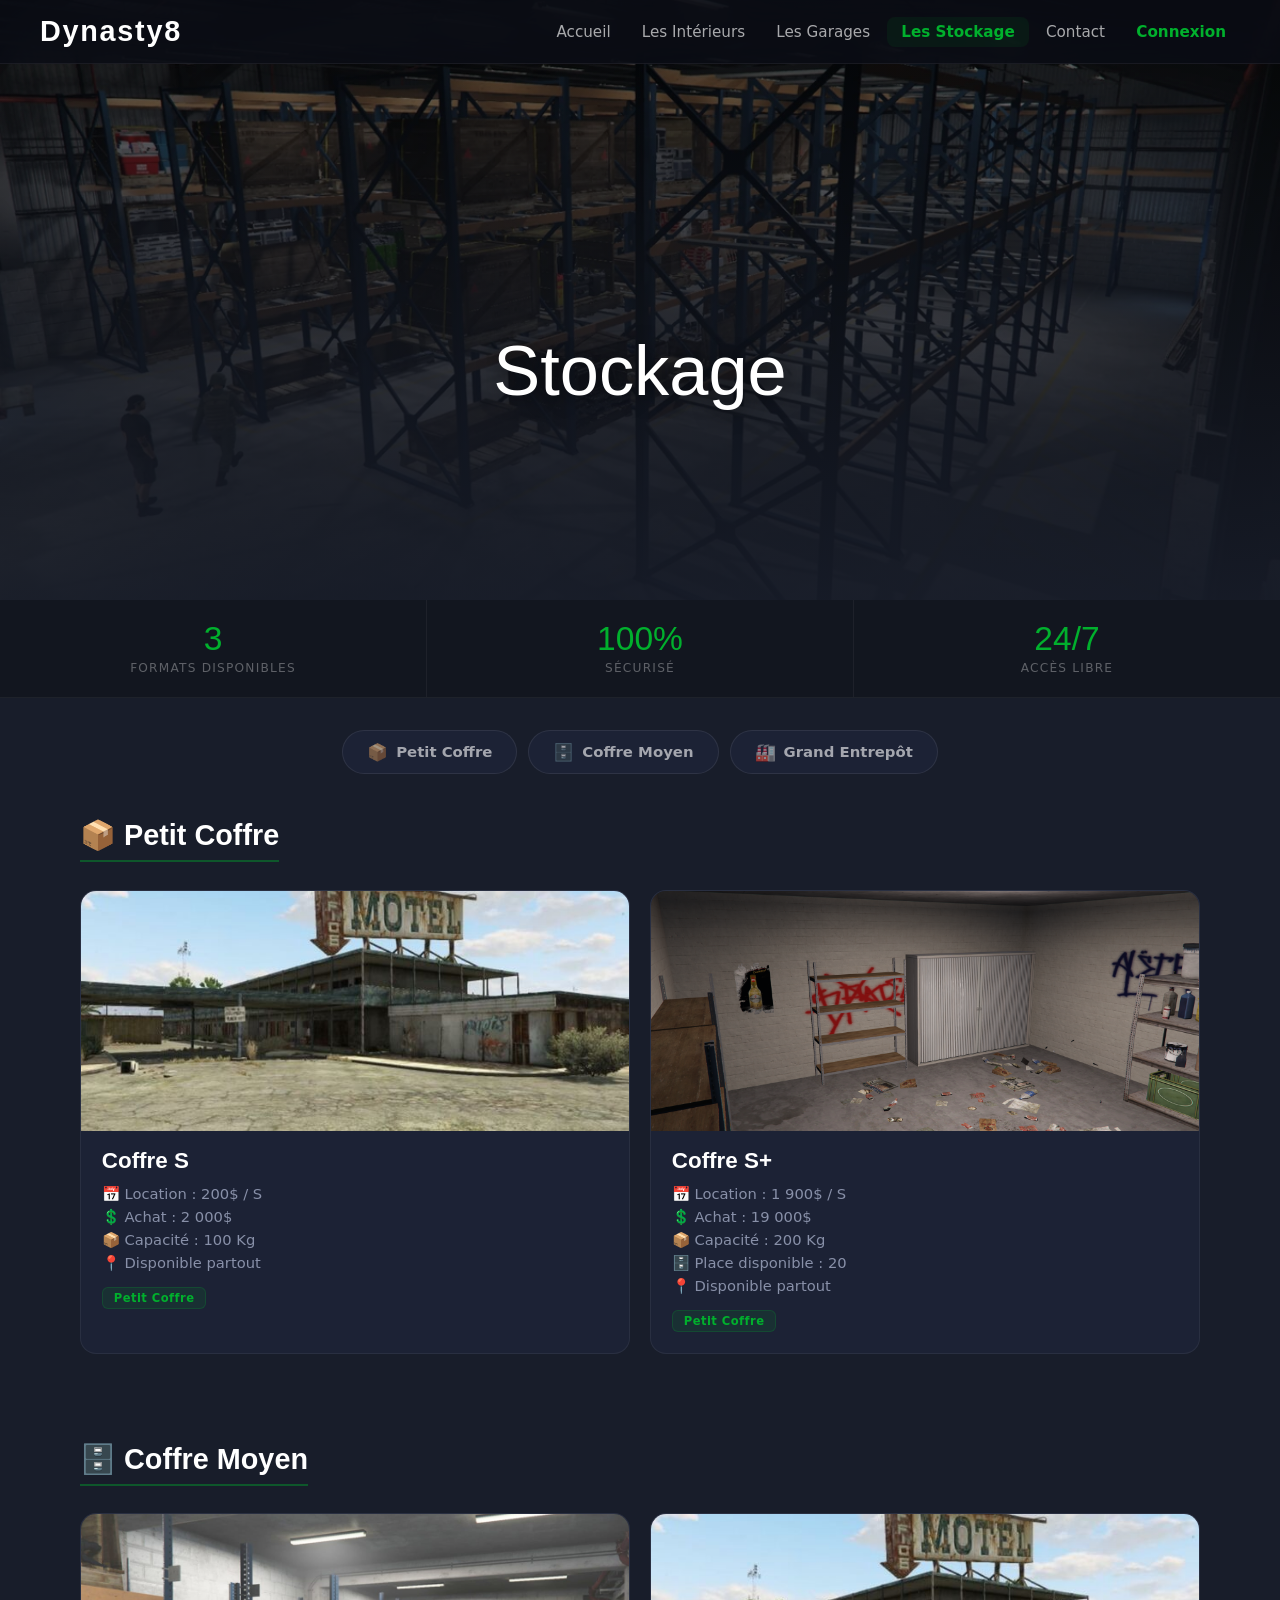
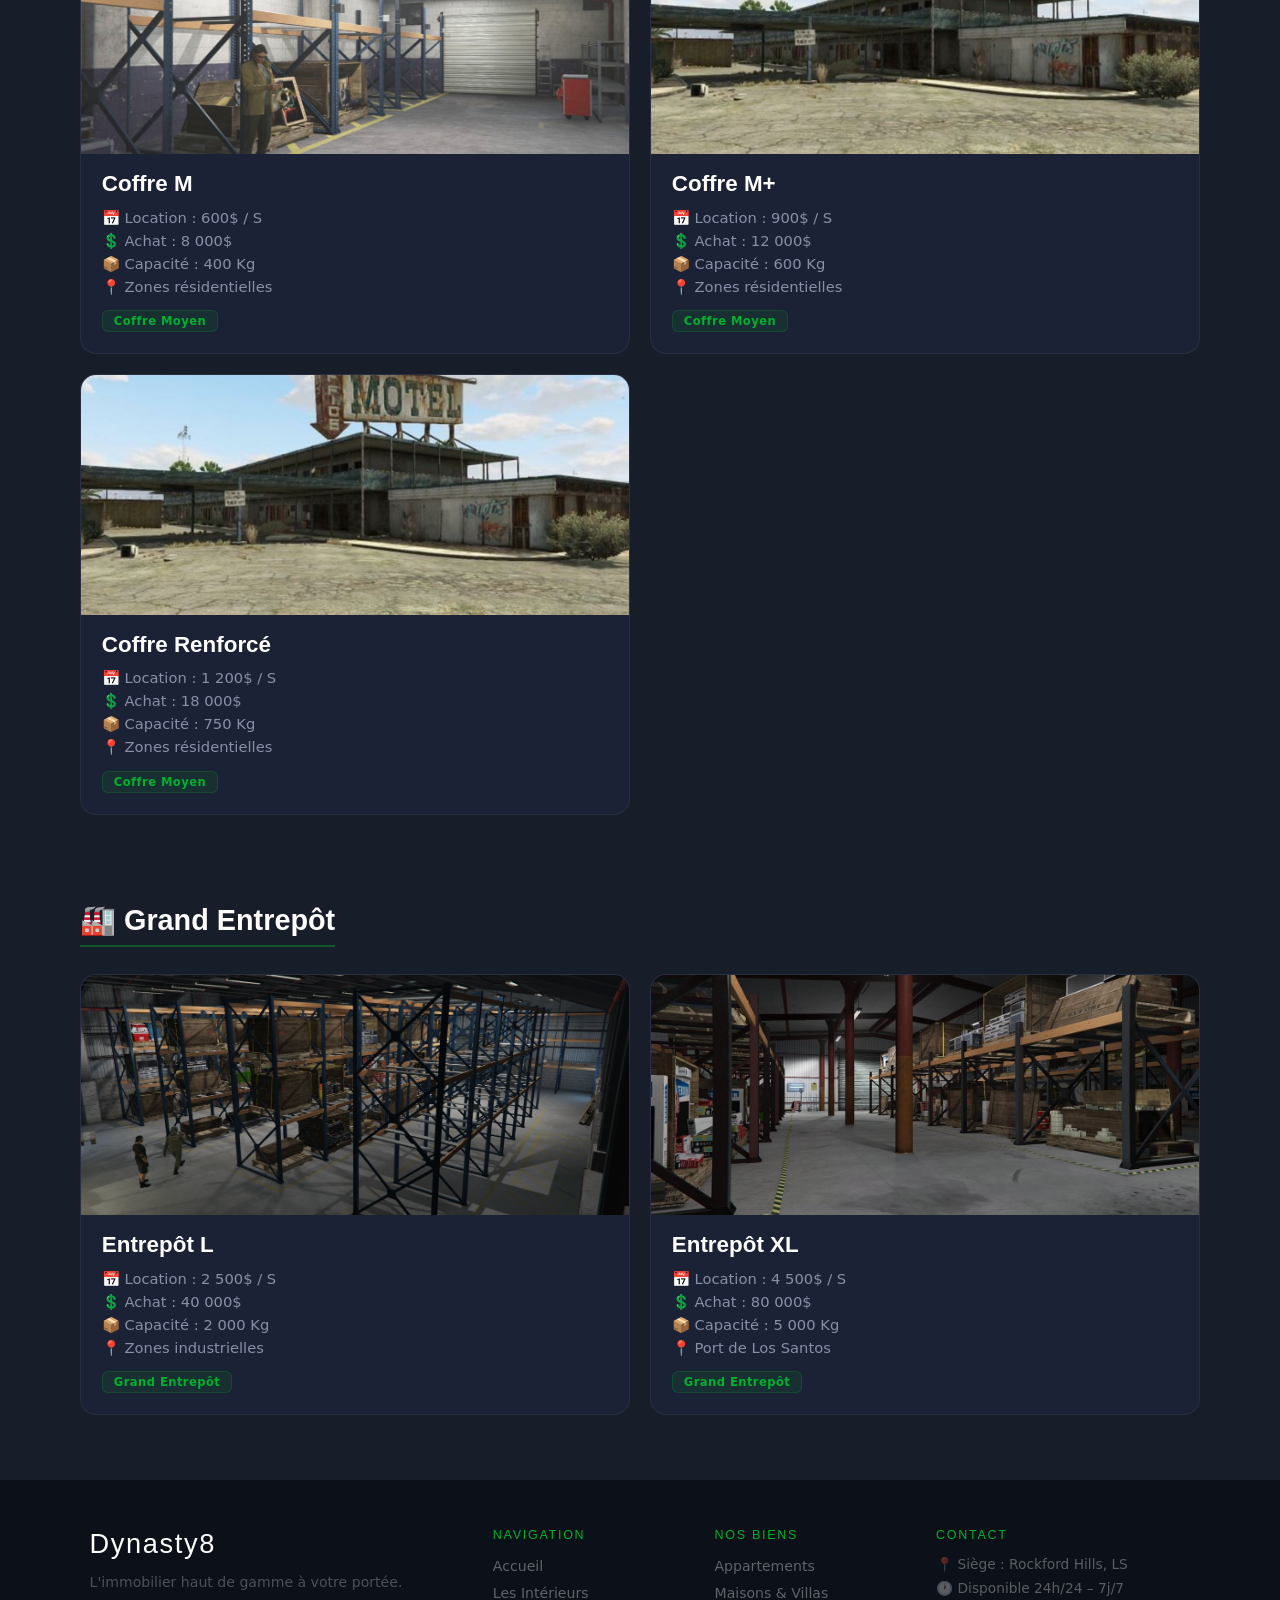
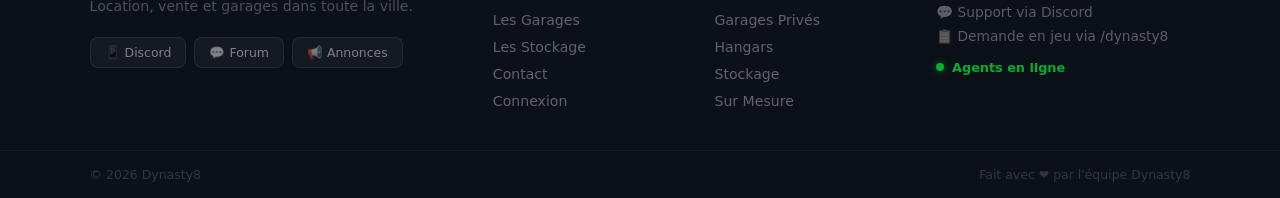
==== commit e9a62b90: "Add files via upload" ====
--- a/stockage.html
+++ b/stockage.html
@@ -76,13 +76,14 @@
         </div>
 
         <div class="property-card">
-            <img src="img/WarehouseSmall.jpg" alt="Stockage">
+            <img src="img/stockage1.png" alt="Stockage">
             <div class="card-body">
                 <p class="card-title">Coffre S+</p>
                 <div class="card-info">
-                    <div class="info-row">📅 Location : 350$ / S</div>
-                    <div class="info-row">💲 Achat : 3 500$</div>
-                    <div class="info-row">📦 Capacité : 175 Kg</div>
+                    <div class="info-row">📅 Location : 1 900$ / S</div>
+                    <div class="info-row">💲 Achat : 19 000$</div>
+                    <div class="info-row">📦 Capacité : 200 Kg</div>
+                    <div class="info-row">🗄️ Place disponible : 20</div>
                     <div class="info-row">📍 Disponible partout</div>
                 </div>
                 <span class="tag">Petit Coffre</span>
@@ -99,7 +100,7 @@
     <div class="cards-grid">
 
         <div class="property-card">
-            <img src="img/WarehouseMedium.jpg" alt="Stockage">
+            <img src="img/WarehouseSmall.jpg" alt="Stockage">
             <div class="card-body">
                 <p class="card-title">Coffre M</p>
                 <div class="card-info">
@@ -164,7 +165,7 @@
         </div>
 
         <div class="property-card">
-            <img src="img/motel.jpg" alt="Entrepôt">
+            <img src="img/WarehouseMedium.jpg" alt="Entrepôt">
             <div class="card-body">
                 <p class="card-title">Entrepôt XL</p>
                 <div class="card-info">
